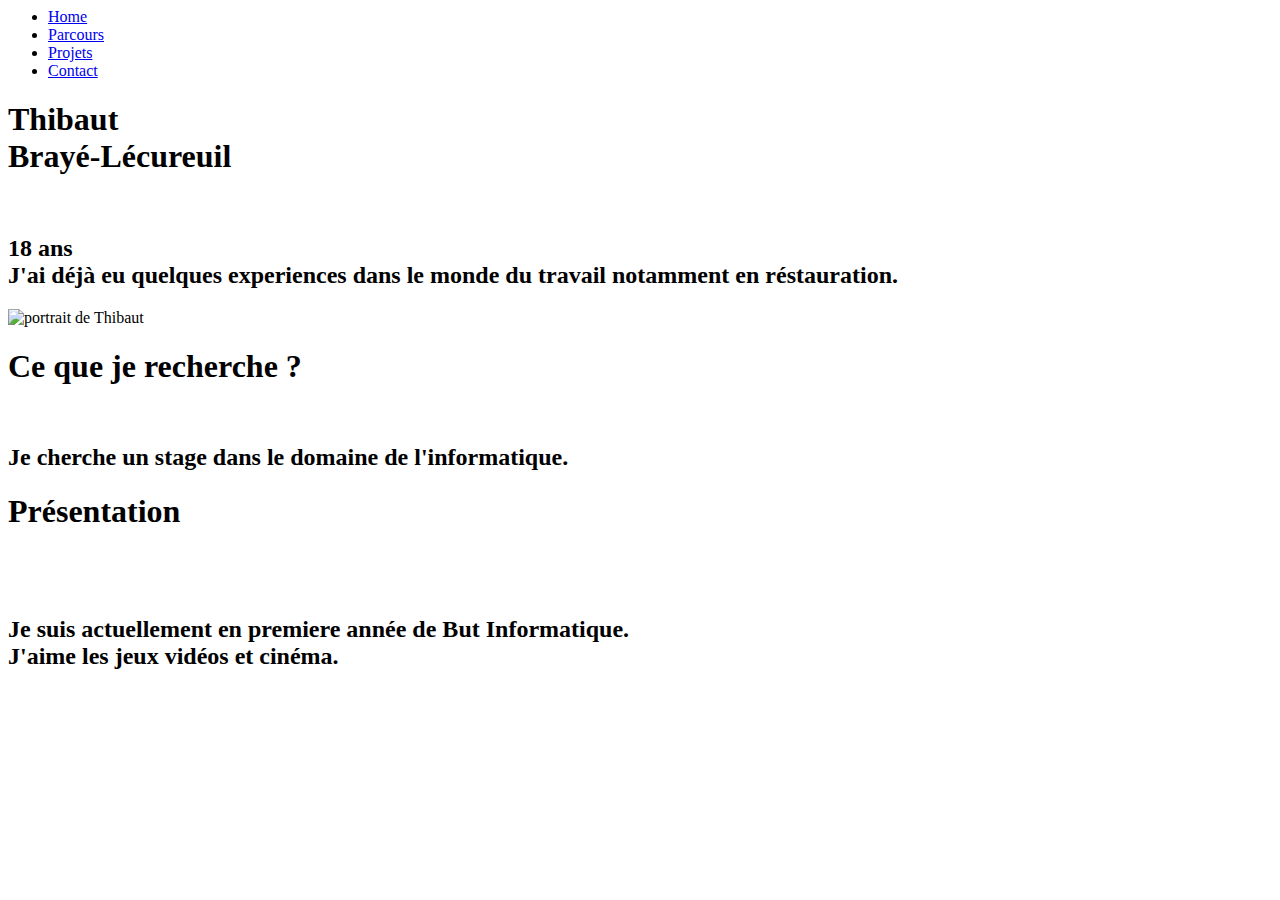
==== index.html @ dee2fbf1 "Create index.html" ====
<html lang="en">

<head>
    <meta charset="UTF-8">
    <link href="../css/stylepage1.css" rel="stylesheet">
    <title>Thibaut Brayé-Lécureuil</title>
</head>

<body>
    
    <header>
        <nav>
            <ul>
                <li class="active"><a href="index.html">Home</a></li>
                <li><a href="chronologie.html">Parcours</a></li>
                <li><a href="pdf.html">Projets</a></li>
                <li><a href="contact.html">Contact</a></li>
            </ul>
        </nav>

    </header>

    <div id="Ligne1">
        <div id="prenom">
            <h1>Thibaut <br> Brayé-Lécureuil</h1><br>
            <h2>18 ans <br> J'ai déjà eu quelques experiences dans le monde du travail notamment en réstauration.</h2>
        </div>

        <div id="vide">
            <img src="../image/thibaut.png" alt="portrait de Thibaut">
        </div>

        <div id="prenom">
            <h1>Ce que je recherche ?</h1><br>
            <h2>Je cherche un stage dans le domaine de l'informatique.</h2>
        </div>

    </div>

    <div id="Ligne2">

        <div id="presentation">
            <h1>Présentation</h1><br>
            <h2> <br>Je suis actuellement en premiere année de But Informatique. <br> J'aime les jeux vidéos et cinéma.
            </h2>
        </div>
    </div>


</body>
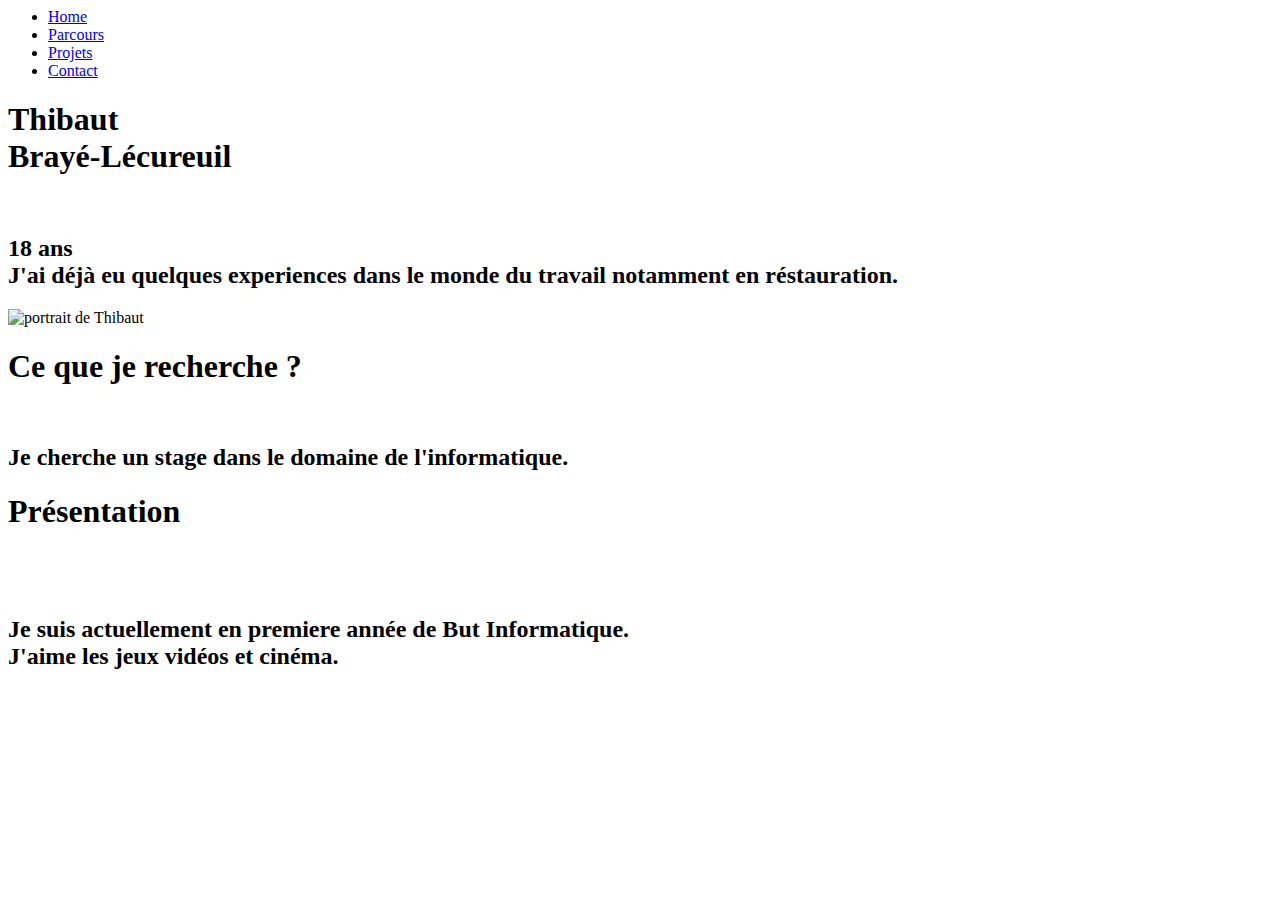
==== commit 11a8d525: "Update index.html" ====
--- a/index.html
+++ b/index.html
@@ -12,9 +12,9 @@
         <nav>
             <ul>
                 <li class="active"><a href="index.html">Home</a></li>
-                <li><a href="chronologie.html">Parcours</a></li>
-                <li><a href="pdf.html">Projets</a></li>
-                <li><a href="contact.html">Contact</a></li>
+                <li><a href="../html/chronologie.html">Parcours</a></li>
+                <li><a href="../html/pdf.html">Projets</a></li>
+                <li><a href="../html/contact.html">Contact</a></li>
             </ul>
         </nav>
 
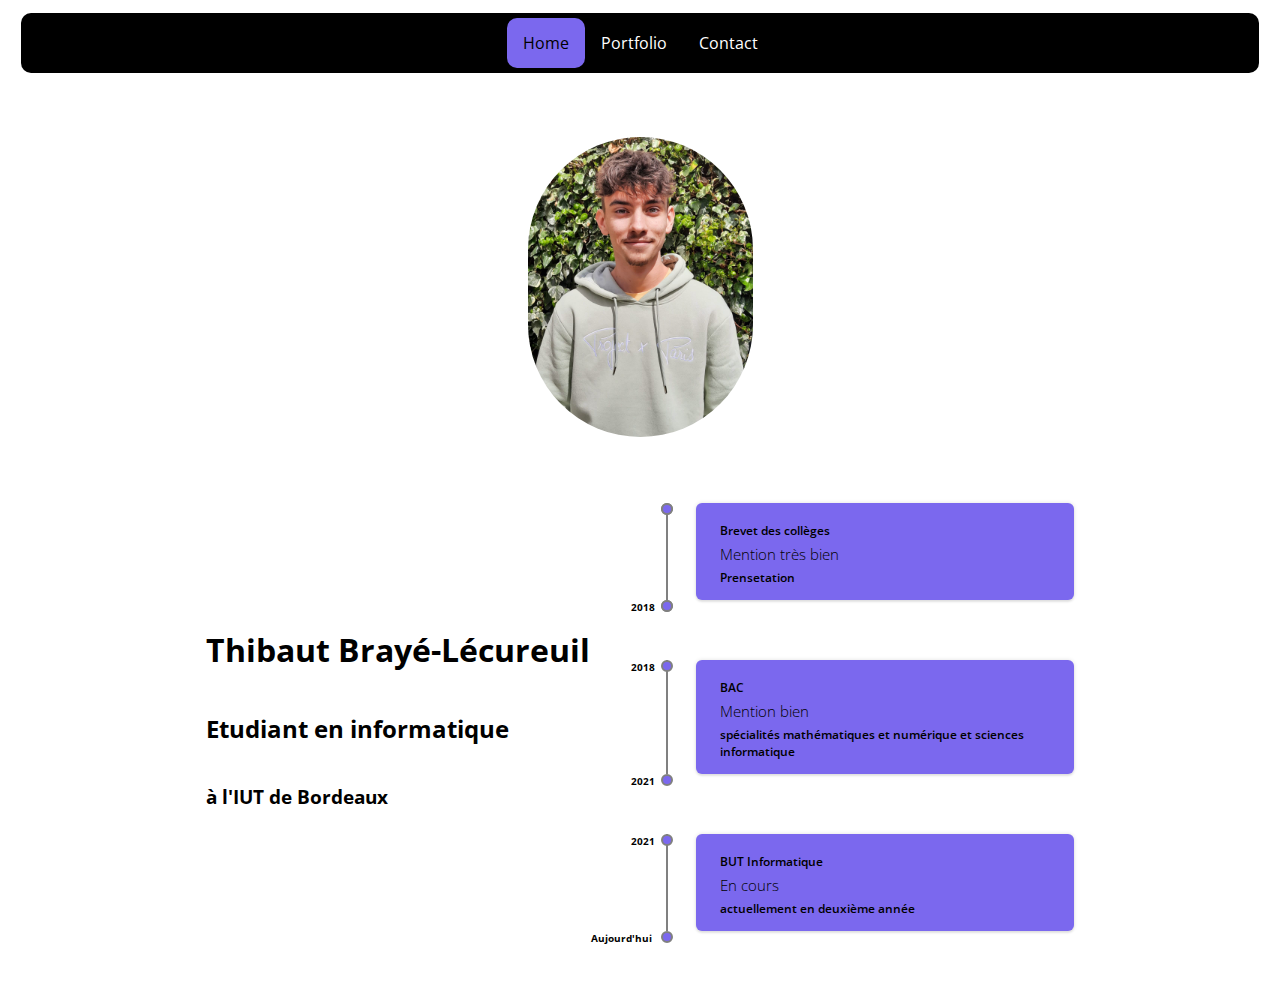
==== commit e08c109f: "pas mal de changements" ====
--- a/index.html
+++ b/index.html
@@ -2,7 +2,7 @@
 
 <head>
     <meta charset="UTF-8">
-    <link href="../css/stylepage1.css" rel="stylesheet">
+    <link href="sae_portfolio/css/index.css" rel="stylesheet">
     <title>Thibaut Brayé-Lécureuil</title>
 </head>
 
@@ -12,39 +12,64 @@
         <nav>
             <ul>
                 <li class="active"><a href="index.html">Home</a></li>
-                <li><a href="../html/chronologie.html">Parcours</a></li>
-                <li><a href="../html/pdf.html">Projets</a></li>
-                <li><a href="../html/contact.html">Contact</a></li>
+                <li><a href="sae_portfolio/html/pdf.html">Portfolio</a></li>
+                <li><a href="sae_portfolio/html/contact.html">Contact</a></li>
             </ul>
         </nav>
-
     </header>
 
-    <div id="Ligne1">
-        <div id="prenom">
-            <h1>Thibaut <br> Brayé-Lécureuil</h1><br>
-            <h2>18 ans <br> J'ai déjà eu quelques experiences dans le monde du travail notamment en réstauration.</h2>
+    <main>
+        <div id="photo">
+            <img src="sae_portfolio/image/thibaut.png" alt="portrait de Thibaut">
         </div>
-
-        <div id="vide">
-            <img src="../image/thibaut.png" alt="portrait de Thibaut">
+        
+        <div id="center">
+            <div id="presentation">
+                <h1>Thibaut Brayé-Lécureuil</h1>
+                <h2>Etudiant en informatique</h2>
+                <h3>à l'IUT de Bordeaux</h3>
+            </div>
+            
+            <div class="container">
+                <ul>
+                    <li>
+                        <span></span>
+                        <div>
+                        <div class="title">Brevet des collèges</div>
+                        <div class="info">Mention très bien</div>
+                        <div class="type">Prensetation</div>
+                        </div>
+                        <span class="number">
+                        <span></span>
+                        <span>2018</span>
+                        </span>
+                    </li>
+                    <li>
+                        <div>
+                        <span></span>
+                        <div class="title">BAC</div>
+                        <div class="info">Mention bien</div>
+                        <div class="type">spécialités mathématiques et numérique et sciences informatique</div>
+                        </div>
+                        <span class="number">
+                        <span>2018</span>
+                        <span>2021</span>
+                        </span>
+                    </li>
+                    <li>
+                        <div>
+                        <span></span>
+                        <div class="title">BUT Informatique</div>
+                        <div class="info">En cours</div>
+                        <div class="type">actuellement en deuxième année</div>
+                        </div>
+                        <span class="number">
+                        <span>2021</span>
+                        <span id="last">Aujourd'hui</span>
+                        </span>
+                    </li>
+                </ul>
+            </div>
         </div>
-
-        <div id="prenom">
-            <h1>Ce que je recherche ?</h1><br>
-            <h2>Je cherche un stage dans le domaine de l'informatique.</h2>
-        </div>
-
-    </div>
-
-    <div id="Ligne2">
-
-        <div id="presentation">
-            <h1>Présentation</h1><br>
-            <h2> <br>Je suis actuellement en premiere année de But Informatique. <br> J'aime les jeux vidéos et cinéma.
-            </h2>
-        </div>
-    </div>
-
-
-</body>
+    </main>
+</body>--- a/sae_portfolio/css/index.css
+++ b/sae_portfolio/css/index.css
@@ -0,0 +1,167 @@
+@import url('https://fonts.googleapis.com/css?family=Open+Sans:300,400,600,700');
+header ul {
+    list-style-type: none;
+    margin: 0;
+    padding: 5px;
+    overflow: hidden;
+    background-color: black;
+    border-radius: 10px;
+    display : flex;
+    justify-content: center;
+    
+}
+
+header {
+ margin: 1vw;
+}
+
+header li a {
+  display: block;
+  color: white;
+  text-align: center;
+  padding: 14px 16px;
+  text-decoration: none;
+}
+
+.active a {
+    color: black;
+    text-align: center;
+    padding: 14px 16px;
+    text-decoration: none;
+}
+
+/* Change the link color to #111 (black) on hover */
+header li a:hover {
+    border-radius: 10px;
+    background-color: grey; /* Old browsers */
+    border-right: none;
+}
+
+header .active {
+    border-radius: 10px;
+    background-color: mediumslateblue;
+    color: white;
+}
+
+body{
+    background-color: white;
+    font-family: 'Open Sans', sans-serif;
+}
+
+img{
+    height: 300px;
+    border-radius: 300px;
+}
+
+#photo{
+  margin-top: 5vw;
+  margin-bottom: 1vw;
+
+  display: flex;
+  justify-content: center;
+}
+
+#center{
+    display: flex;
+    flex-direction: row;
+    justify-content: center;
+}
+
+#presentation{
+    padding: 3vw;
+    display: flex;
+    flex-direction: column;
+    justify-content: center;
+}
+
+/*----------------------------------------------------------------------------------*/
+
+
+@import url('https://fonts.googleapis.com/css?family=Open+Sans:300,400,600,700');
+body {
+  font-family: 'Open Sans', sans-serif;
+  background-color: white;
+
+}
+.container ul {
+  list-style: none;
+  padding: 3vw;
+  color: black;
+  font-size: 15px;
+}
+
+.container ul li {
+  position: relative;
+  margin-left: 30px ;
+  background-color: mediumslateblue;
+  padding: 14px;
+  border-radius: 6px;
+  width: 350px;
+  box-shadow: 0 0 4px rgba(0, 0, 0, .12), 0 2px 2px rgba(0, 0, 0, .08)
+}
+.container ul li:not(:first-child) {
+  margin-top: 60px;
+}
+.container ul li > span {
+  width: 2px;
+  height: 100%;
+  background: grey;
+  left: -30px;
+  top: 0;
+  position: absolute;
+}
+.container ul li > span:before, .container ul li > span:after {
+  content: '';
+  width: 8px;
+  height: 8px;
+  border-radius: 50%;
+  border: 2px solid grey;
+  position: absolute;
+  background: mediumslateblue;
+  left: -5px;
+  top: 0;
+}
+.container ul li span:after {
+  top: 100%;
+}
+.container ul li > div {
+  margin-left: 10px;  
+}
+.container div .title, .container div .type {
+  font-weight: 600;
+  font-size: 12px;
+}
+.container div .info {
+  font-weight: 300;
+}
+.container div > div {
+  margin-top: 5px;
+}
+.container span.number {
+  height: 100%;
+}
+.container span.number span {
+  position: absolute;
+  font-size: 10px;
+  left: -35px;
+  font-weight: bold;
+}
+
+#last {
+  left : -75px;
+}
+.container span.number span:first-child {
+  top: 0;
+}
+.container span.number span:last-child {
+  top: 100%;
+}
+
+
+
+
+
+
+
+
+
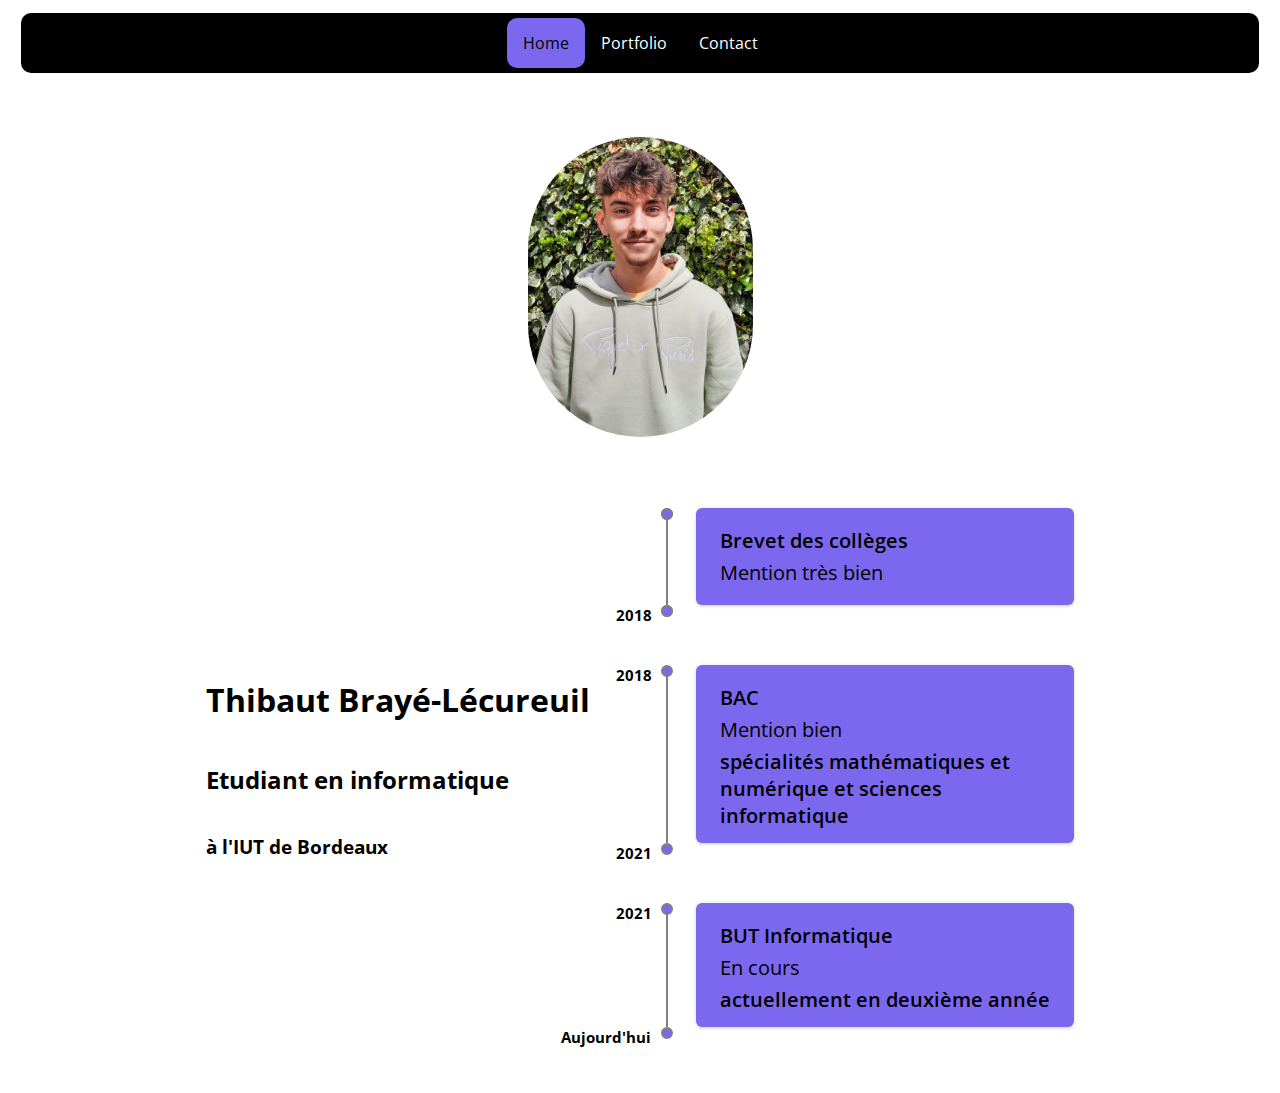
==== commit 2a043e94: "refonte de tt" ====
--- a/index.html
+++ b/index.html
@@ -37,7 +37,7 @@
                         <div>
                         <div class="title">Brevet des collèges</div>
                         <div class="info">Mention très bien</div>
-                        <div class="type">Prensetation</div>
+                        <div class="type"></div>
                         </div>
                         <span class="number">
                         <span></span>
--- a/sae_portfolio/css/index.css
+++ b/sae_portfolio/css/index.css
@@ -61,10 +61,22 @@
   justify-content: center;
 }
 
+
 #center{
+  display: flex;
+  flex-direction: row;
+  justify-content: center;
+}
+
+@media screen and (max-width: 1000px) {
+  #center {
     display: flex;
-    flex-direction: row;
+    flex-direction: column;
     justify-content: center;
+    align-items: center;
+  }
+
+  
 }
 
 #presentation{
@@ -76,18 +88,11 @@
 
 /*----------------------------------------------------------------------------------*/
 
-
-@import url('https://fonts.googleapis.com/css?family=Open+Sans:300,400,600,700');
-body {
-  font-family: 'Open Sans', sans-serif;
-  background-color: white;
-
-}
 .container ul {
   list-style: none;
   padding: 3vw;
   color: black;
-  font-size: 15px;
+  font-size: 20px;
 }
 
 .container ul li {
@@ -129,10 +134,10 @@
 }
 .container div .title, .container div .type {
   font-weight: 600;
-  font-size: 12px;
+  font-size: 20px;
 }
 .container div .info {
-  font-weight: 300;
+  font-weight: 25px;
 }
 .container div > div {
   margin-top: 5px;
@@ -142,13 +147,13 @@
 }
 .container span.number span {
   position: absolute;
-  font-size: 10px;
-  left: -35px;
+  font-size: 15px;
+  left: -50px;
   font-weight: bold;
 }
 
 #last {
-  left : -75px;
+  left : -105px;
 }
 .container span.number span:first-child {
   top: 0;
